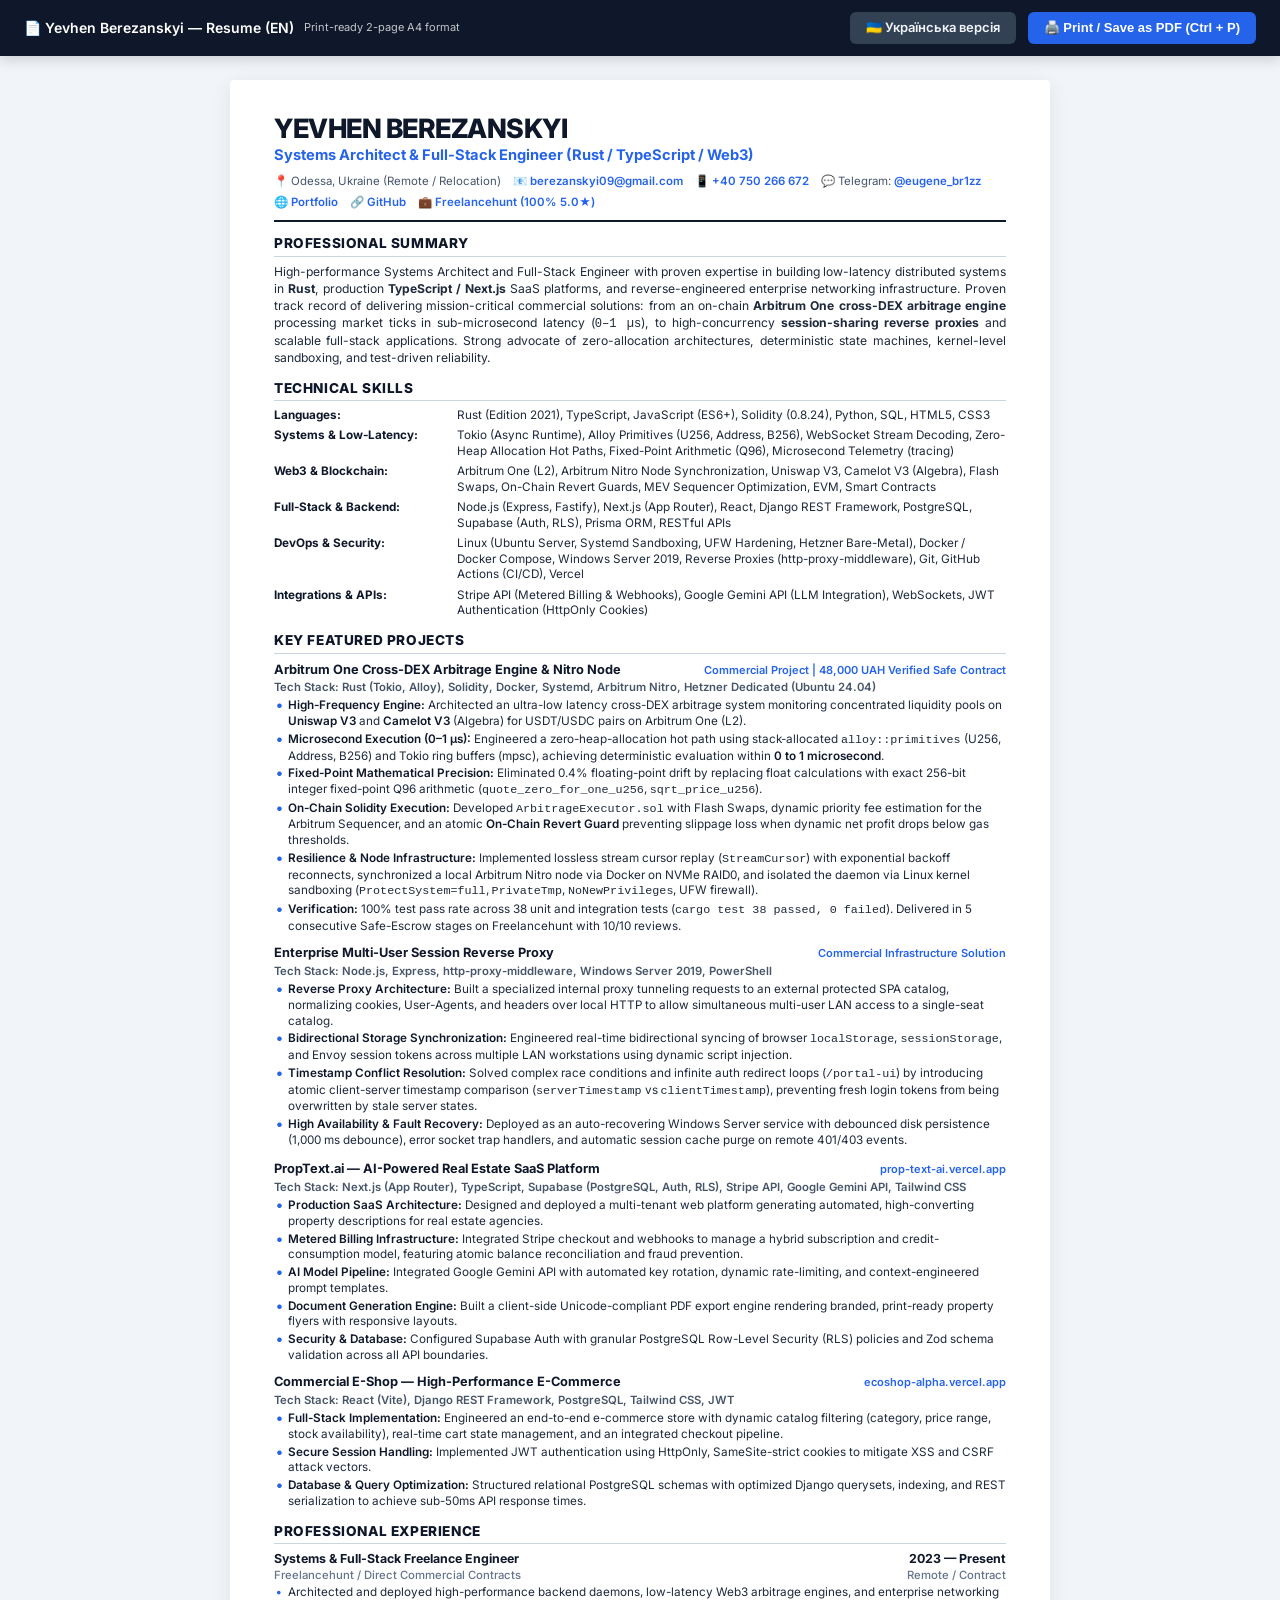
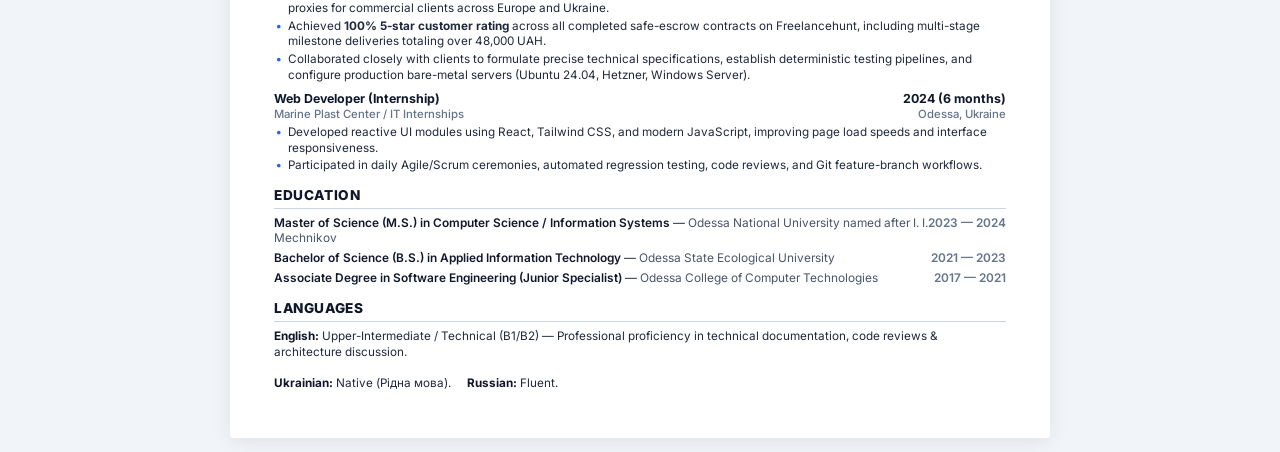
==== resume/Resume_Yevhen_Berezanskyi_EN.html @ 5d924788 "feat: add high-value systems projects to resume and integrate EN/UA printable resumes" ====
<!DOCTYPE html>
<html lang="en">
<head>
  <meta charset="UTF-8">
  <meta name="viewport" content="width=device-width, initial-scale=1.0">
  <title>Resume - Yevhen Berezanskyi | Systems Architect & Full-Stack Engineer</title>
  <link rel="preconnect" href="https://fonts.googleapis.com">
  <link rel="preconnect" href="https://fonts.gstatic.com" crossorigin>
  <link href="https://fonts.googleapis.com/css2?family=Inter:wght@400;500;600;700;800&display=swap" rel="stylesheet">
  <style>
    :root {
      --primary: #0f172a;
      --accent: #2563eb;
      --accent-dark: #1d4ed8;
      --text: #1e293b;
      --text-light: #475569;
      --muted: #64748b;
      --border: #cbd5e1;
      --bg: #ffffff;
    }

    * {
      box-sizing: border-box;
      margin: 0;
      padding: 0;
    }

    body {
      font-family: 'Inter', -apple-system, BlinkMacSystemFont, 'Segoe UI', Roboto, sans-serif;
      color: var(--text);
      background-color: #f1f5f9;
      font-size: 9.4pt;
      line-height: 1.36;
      -webkit-font-smoothing: antialiased;
    }

    /* Screen Controls */
    .controls {
      background: #0f172a;
      color: #fff;
      padding: 12px 24px;
      display: flex;
      justify-content: space-between;
      align-items: center;
      position: sticky;
      top: 0;
      z-index: 1000;
      box-shadow: 0 4px 12px rgba(0,0,0,0.15);
    }
    .controls .title {
      font-weight: 600;
      font-size: 14px;
      display: flex;
      align-items: center;
      gap: 10px;
    }
    .controls .btn-group {
      display: flex;
      gap: 12px;
    }
    .btn {
      background: #2563eb;
      color: white;
      border: none;
      padding: 7px 16px;
      border-radius: 6px;
      font-size: 13px;
      font-weight: 600;
      cursor: pointer;
      text-decoration: none;
      display: inline-flex;
      align-items: center;
      gap: 6px;
      transition: background 0.15s ease;
    }
    .btn:hover {
      background: #1d4ed8;
    }
    .btn-secondary {
      background: #334155;
      color: #f1f5f9;
    }
    .btn-secondary:hover {
      background: #475569;
    }

    /* Document Sheet */
    .sheet {
      max-width: 820px;
      margin: 24px auto;
      background: var(--bg);
      padding: 34px 44px;
      box-shadow: 0 4px 20px rgba(0,0,0,0.08);
      border-radius: 4px;
    }

    /* Header */
    header {
      border-bottom: 2px solid var(--primary);
      padding-bottom: 10px;
      margin-bottom: 12px;
    }
    h1.name {
      font-size: 20pt;
      font-weight: 800;
      letter-spacing: -0.5px;
      color: var(--primary);
      text-transform: uppercase;
      line-height: 1.1;
    }
    .target-title {
      font-size: 11pt;
      font-weight: 700;
      color: var(--accent);
      margin-top: 3px;
    }
    .contacts-bar {
      margin-top: 8px;
      display: flex;
      flex-wrap: wrap;
      gap: 5px 12px;
      font-size: 8.6pt;
      color: var(--text-light);
    }
    .contacts-bar a {
      color: var(--accent);
      text-decoration: none;
      font-weight: 600;
    }
    .contacts-bar a:hover {
      text-decoration: underline;
    }

    /* Section styling */
    section {
      margin-bottom: 12px;
    }
    h2.section-title {
      font-size: 10.2pt;
      font-weight: 800;
      text-transform: uppercase;
      letter-spacing: 0.6px;
      color: var(--primary);
      border-bottom: 1.5px solid var(--border);
      padding-bottom: 3px;
      margin-bottom: 7px;
    }

    .summary-text {
      color: var(--text);
      text-align: justify;
      font-size: 9.1pt;
      line-height: 1.4;
    }

    /* Skills */
    .skills-grid {
      display: flex;
      flex-direction: column;
      gap: 4.5px;
      font-size: 8.8pt;
    }
    .skill-row {
      display: flex;
      gap: 8px;
      line-height: 1.34;
    }
    .skill-label {
      font-weight: 700;
      color: var(--primary);
      min-width: 175px;
      flex-shrink: 0;
    }
    .skill-content {
      color: var(--text);
    }

    /* Projects */
    .project-card {
      margin-bottom: 10px;
      break-inside: avoid;
    }
    .project-header {
      display: flex;
      justify-content: space-between;
      align-items: baseline;
      margin-bottom: 2px;
    }
    .project-title {
      font-size: 9.6pt;
      font-weight: 700;
      color: var(--primary);
    }
    .project-meta {
      font-size: 8.3pt;
      font-weight: 600;
      color: var(--accent);
    }
    .project-meta a {
      color: var(--accent);
      text-decoration: none;
    }
    .project-meta a:hover {
      text-decoration: underline;
    }
    .project-tech {
      font-size: 8.5pt;
      font-weight: 600;
      color: var(--text-light);
      margin-bottom: 3px;
    }
    .project-bullets {
      list-style: none;
      padding-left: 0;
    }
    .project-bullets li {
      position: relative;
      padding-left: 14px;
      margin-bottom: 2px;
      font-size: 8.8pt;
      color: var(--text);
      line-height: 1.34;
    }
    .project-bullets li::before {
      content: "•";
      position: absolute;
      left: 2px;
      color: var(--accent);
      font-weight: bold;
      font-size: 11pt;
      line-height: 1;
      top: 0;
    }
    .project-bullets li strong {
      color: var(--primary);
      font-weight: 600;
    }

    /* Experience */
    .exp-item {
      margin-bottom: 7px;
      break-inside: avoid;
    }
    .exp-header {
      display: flex;
      justify-content: space-between;
      font-size: 9.3pt;
      font-weight: 700;
      color: var(--primary);
    }
    .exp-sub {
      display: flex;
      justify-content: space-between;
      font-size: 8.5pt;
      color: var(--muted);
      margin-bottom: 2px;
      font-weight: 500;
    }
    .exp-bullets {
      list-style: none;
      padding-left: 0;
    }
    .exp-bullets li {
      position: relative;
      padding-left: 14px;
      margin-bottom: 2px;
      font-size: 8.8pt;
      color: var(--text);
      line-height: 1.34;
    }
    .exp-bullets li::before {
      content: "•";
      position: absolute;
      left: 2px;
      color: var(--accent);
      font-weight: bold;
    }

    /* Education */
    .edu-grid {
      display: flex;
      flex-direction: column;
      gap: 4.5px;
    }
    .edu-item {
      display: flex;
      justify-content: space-between;
      font-size: 8.9pt;
      line-height: 1.32;
    }
    .edu-title {
      font-weight: 600;
      color: var(--primary);
    }
    .edu-inst {
      color: var(--text-light);
    }
    .edu-year {
      font-weight: 600;
      color: var(--muted);
      flex-shrink: 0;
    }

    /* Languages */
    .lang-row {
      display: flex;
      gap: 16px;
      font-size: 8.8pt;
      flex-wrap: wrap;
    }
    .lang-item {
      color: var(--text);
    }
    .lang-item strong {
      color: var(--primary);
    }

    @media print {
      @page {
        size: A4;
        margin: 10mm 12mm;
      }
      body {
        background: white;
        font-size: 8.9pt;
        line-height: 1.32;
      }
      .controls {
        display: none !important;
      }
      .sheet {
        box-shadow: none;
        padding: 0;
        margin: 0;
        max-width: 100%;
      }
      .page-break {
        page-break-before: always;
        break-before: page;
        padding-top: 10px;
      }
      a {
        text-decoration: none;
        color: inherit;
      }
      .contacts-bar a {
        color: var(--primary);
        font-weight: 600;
      }
      h1.name {
        font-size: 19pt;
      }
      h2.section-title {
        margin-top: 0;
      }
    }
  </style>
</head>
<body>

  <div class="controls">
    <div class="title">
      <span>📄 Yevhen Berezanskyi — Resume (EN)</span>
      <span style="font-size: 11px; opacity: 0.75; font-weight: normal;">Print-ready 2-page A4 format</span>
    </div>
    <div class="btn-group">
      <a href="Resume_Yevhen_Berezanskyi_UA.html" class="btn btn-secondary">🇺🇦 Українська версія</a>
      <button onclick="window.print()" class="btn">🖨️ Print / Save as PDF (Ctrl + P)</button>
    </div>
  </div>

  <div class="sheet">
    <!-- PAGE 1 -->
    <header>
      <h1 class="name">YEVHEN BEREZANSKYI</h1>
      <div class="target-title">Systems Architect & Full-Stack Engineer (Rust / TypeScript / Web3)</div>
      <div class="contacts-bar">
        <span>📍 Odessa, Ukraine (Remote / Relocation)</span>
        <span>📧 <a href="mailto:berezanskyi09@gmail.com">berezanskyi09@gmail.com</a></span>
        <span>📱 <a href="https://wa.me/+40750266672">+40 750 266 672</a></span>
        <span>💬 Telegram: <a href="https://t.me/eugene_br1zz" target="_blank">@eugene_br1zz</a></span>
        <span>🌐 <a href="https://br1zz1713.github.io/my-portfolio/" target="_blank">Portfolio</a></span>
        <span>🔗 <a href="https://github.com/Br1zz1713" target="_blank">GitHub</a></span>
        <span>💼 <a href="https://freelancehunt.com/freelancer/berezanskyi09.html" target="_blank">Freelancehunt (100% 5.0★)</a></span>
      </div>
    </header>

    <section>
      <h2 class="section-title">Professional Summary</h2>
      <p class="summary-text">High-performance Systems Architect and Full-Stack Engineer with proven expertise in building low-latency distributed systems in <strong>Rust</strong>, production <strong>TypeScript / Next.js</strong> SaaS platforms, and reverse-engineered enterprise networking infrastructure. Proven track record of delivering mission-critical commercial solutions: from an on-chain <strong>Arbitrum One cross-DEX arbitrage engine</strong> processing market ticks in sub-microsecond latency (<code>0–1 µs</code>), to high-concurrency <strong>session-sharing reverse proxies</strong> and scalable full-stack applications. Strong advocate of zero-allocation architectures, deterministic state machines, kernel-level sandboxing, and test-driven reliability.</p>
    </section>

    <section>
      <h2 class="section-title">Technical Skills</h2>
      <div class="skills-grid">
        
      <div class="skill-row">
        <div class="skill-label">Languages:</div>
        <div class="skill-content">Rust (Edition 2021), TypeScript, JavaScript (ES6+), Solidity (0.8.24), Python, SQL, HTML5, CSS3</div>
      </div>
      <div class="skill-row">
        <div class="skill-label">Systems & Low-Latency:</div>
        <div class="skill-content">Tokio (Async Runtime), Alloy Primitives (U256, Address, B256), WebSocket Stream Decoding, Zero-Heap Allocation Hot Paths, Fixed-Point Arithmetic (Q96), Microsecond Telemetry (tracing)</div>
      </div>
      <div class="skill-row">
        <div class="skill-label">Web3 & Blockchain:</div>
        <div class="skill-content">Arbitrum One (L2), Arbitrum Nitro Node Synchronization, Uniswap V3, Camelot V3 (Algebra), Flash Swaps, On-Chain Revert Guards, MEV Sequencer Optimization, EVM, Smart Contracts</div>
      </div>
      <div class="skill-row">
        <div class="skill-label">Full-Stack & Backend:</div>
        <div class="skill-content">Node.js (Express, Fastify), Next.js (App Router), React, Django REST Framework, PostgreSQL, Supabase (Auth, RLS), Prisma ORM, RESTful APIs</div>
      </div>
      <div class="skill-row">
        <div class="skill-label">DevOps & Security:</div>
        <div class="skill-content">Linux (Ubuntu Server, Systemd Sandboxing, UFW Hardening, Hetzner Bare-Metal), Docker / Docker Compose, Windows Server 2019, Reverse Proxies (http-proxy-middleware), Git, GitHub Actions (CI/CD), Vercel</div>
      </div>
      <div class="skill-row">
        <div class="skill-label">Integrations & APIs:</div>
        <div class="skill-content">Stripe API (Metered Billing & Webhooks), Google Gemini API (LLM Integration), WebSockets, JWT Authentication (HttpOnly Cookies)</div>
      </div>
    
      </div>
    </section>

    <section>
      <h2 class="section-title">Key Featured Projects</h2>
      
      <div class="project-card">
        <div class="project-header">
          <span class="project-title">Arbitrum One Cross-DEX Arbitrage Engine & Nitro Node</span>
          <span class="project-meta">Commercial Project | 48,000 UAH Verified Safe Contract</span>
        </div>
        <div class="project-tech">Tech Stack: Rust (Tokio, Alloy), Solidity, Docker, Systemd, Arbitrum Nitro, Hetzner Dedicated (Ubuntu 24.04)</div>
        <ul class="project-bullets">
          <li><strong>High-Frequency Engine:</strong> Architected an ultra-low latency cross-DEX arbitrage system monitoring concentrated liquidity pools on <strong>Uniswap V3</strong> and <strong>Camelot V3</strong> (Algebra) for USDT/USDC pairs on Arbitrum One (L2).</li>
          <li><strong>Microsecond Execution (0–1 µs):</strong> Engineered a zero-heap-allocation hot path using stack-allocated <code>alloy::primitives</code> (U256, Address, B256) and Tokio ring buffers (mpsc), achieving deterministic evaluation within <strong>0 to 1 microsecond</strong>.</li>
          <li><strong>Fixed-Point Mathematical Precision:</strong> Eliminated 0.4% floating-point drift by replacing float calculations with exact 256-bit integer fixed-point Q96 arithmetic (<code>quote_zero_for_one_u256</code>, <code>sqrt_price_u256</code>).</li>
          <li><strong>On-Chain Solidity Execution:</strong> Developed <code>ArbitrageExecutor.sol</code> with Flash Swaps, dynamic priority fee estimation for the Arbitrum Sequencer, and an atomic <strong>On-Chain Revert Guard</strong> preventing slippage loss when dynamic net profit drops below gas thresholds.</li>
          <li><strong>Resilience & Node Infrastructure:</strong> Implemented lossless stream cursor replay (<code>StreamCursor</code>) with exponential backoff reconnects, synchronized a local Arbitrum Nitro node via Docker on NVMe RAID0, and isolated the daemon via Linux kernel sandboxing (<code>ProtectSystem=full</code>, <code>PrivateTmp</code>, <code>NoNewPrivileges</code>, UFW firewall).</li>
          <li><strong>Verification:</strong> 100% test pass rate across 38 unit and integration tests (<code>cargo test 38 passed, 0 failed</code>). Delivered in 5 consecutive Safe-Escrow stages on Freelancehunt with 10/10 reviews.</li>
        </ul>
      </div>
    
      
      <div class="project-card">
        <div class="project-header">
          <span class="project-title">Enterprise Multi-User Session Reverse Proxy</span>
          <span class="project-meta">Commercial Infrastructure Solution</span>
        </div>
        <div class="project-tech">Tech Stack: Node.js, Express, http-proxy-middleware, Windows Server 2019, PowerShell</div>
        <ul class="project-bullets">
          <li><strong>Reverse Proxy Architecture:</strong> Built a specialized internal proxy tunneling requests to an external protected SPA catalog, normalizing cookies, User-Agents, and headers over local HTTP to allow simultaneous multi-user LAN access to a single-seat catalog.</li>
          <li><strong>Bidirectional Storage Synchronization:</strong> Engineered real-time bidirectional syncing of browser <code>localStorage</code>, <code>sessionStorage</code>, and Envoy session tokens across multiple LAN workstations using dynamic script injection.</li>
          <li><strong>Timestamp Conflict Resolution:</strong> Solved complex race conditions and infinite auth redirect loops (<code>/portal-ui</code>) by introducing atomic client-server timestamp comparison (<code>serverTimestamp</code> vs <code>clientTimestamp</code>), preventing fresh login tokens from being overwritten by stale server states.</li>
          <li><strong>High Availability & Fault Recovery:</strong> Deployed as an auto-recovering Windows Server service with debounced disk persistence (1,000 ms debounce), error socket trap handlers, and automatic session cache purge on remote 401/403 events.</li>
        </ul>
      </div>
    
    </section>

    <!-- STRICT 2-PAGE BREAK -->
    <div class="page-break"></div>

    <section>
      
      <div class="project-card">
        <div class="project-header">
          <span class="project-title">PropText.ai — AI-Powered Real Estate SaaS Platform</span>
          <span class="project-meta"><a href="https://prop-text-ai.vercel.app" target="_blank">prop-text-ai.vercel.app</a></span>
        </div>
        <div class="project-tech">Tech Stack: Next.js (App Router), TypeScript, Supabase (PostgreSQL, Auth, RLS), Stripe API, Google Gemini API, Tailwind CSS</div>
        <ul class="project-bullets">
          <li><strong>Production SaaS Architecture:</strong> Designed and deployed a multi-tenant web platform generating automated, high-converting property descriptions for real estate agencies.</li>
          <li><strong>Metered Billing Infrastructure:</strong> Integrated Stripe checkout and webhooks to manage a hybrid subscription and credit-consumption model, featuring atomic balance reconciliation and fraud prevention.</li>
          <li><strong>AI Model Pipeline:</strong> Integrated Google Gemini API with automated key rotation, dynamic rate-limiting, and context-engineered prompt templates.</li>
          <li><strong>Document Generation Engine:</strong> Built a client-side Unicode-compliant PDF export engine rendering branded, print-ready property flyers with responsive layouts.</li>
          <li><strong>Security & Database:</strong> Configured Supabase Auth with granular PostgreSQL Row-Level Security (RLS) policies and Zod schema validation across all API boundaries.</li>
        </ul>
      </div>
    
      
      <div class="project-card">
        <div class="project-header">
          <span class="project-title">Commercial E-Shop — High-Performance E-Commerce</span>
          <span class="project-meta"><a href="https://ecoshop-alpha.vercel.app" target="_blank">ecoshop-alpha.vercel.app</a></span>
        </div>
        <div class="project-tech">Tech Stack: React (Vite), Django REST Framework, PostgreSQL, Tailwind CSS, JWT</div>
        <ul class="project-bullets">
          <li><strong>Full-Stack Implementation:</strong> Engineered an end-to-end e-commerce store with dynamic catalog filtering (category, price range, stock availability), real-time cart state management, and an integrated checkout pipeline.</li>
          <li><strong>Secure Session Handling:</strong> Implemented JWT authentication using HttpOnly, SameSite-strict cookies to mitigate XSS and CSRF attack vectors.</li>
          <li><strong>Database & Query Optimization:</strong> Structured relational PostgreSQL schemas with optimized Django querysets, indexing, and REST serialization to achieve sub-50ms API response times.</li>
        </ul>
      </div>
    
    </section>

    <section>
      <h2 class="section-title">Professional Experience</h2>
      
      <div class="exp-item">
        <div class="exp-header">
          <span>Systems & Full-Stack Freelance Engineer</span>
          <span>2023 — Present</span>
        </div>
        <div class="exp-sub">
          <span>Freelancehunt / Direct Commercial Contracts</span>
          <span>Remote / Contract</span>
        </div>
        <ul class="exp-bullets">
          <li>Architected and deployed high-performance backend daemons, low-latency Web3 arbitrage engines, and enterprise networking proxies for commercial clients across Europe and Ukraine.</li>
          <li>Achieved <strong>100% 5-star customer rating</strong> across all completed safe-escrow contracts on Freelancehunt, including multi-stage milestone deliveries totaling over 48,000 UAH.</li>
          <li>Collaborated closely with clients to formulate precise technical specifications, establish deterministic testing pipelines, and configure production bare-metal servers (Ubuntu 24.04, Hetzner, Windows Server).</li>
        </ul>
      </div>
      <div class="exp-item">
        <div class="exp-header">
          <span>Web Developer (Internship)</span>
          <span>2024 (6 months)</span>
        </div>
        <div class="exp-sub">
          <span>Marine Plast Center / IT Internships</span>
          <span>Odessa, Ukraine</span>
        </div>
        <ul class="exp-bullets">
          <li>Developed reactive UI modules using React, Tailwind CSS, and modern JavaScript, improving page load speeds and interface responsiveness.</li>
          <li>Participated in daily Agile/Scrum ceremonies, automated regression testing, code reviews, and Git feature-branch workflows.</li>
        </ul>
      </div>
    
    </section>

    <section>
      <h2 class="section-title">Education</h2>
      <div class="edu-grid">
        
      <div class="edu-item">
        <div>
          <span class="edu-title">Master of Science (M.S.) in Computer Science / Information Systems</span> — 
          <span class="edu-inst">Odessa National University named after I. I. Mechnikov</span>
        </div>
        <div class="edu-year">2023 — 2024</div>
      </div>
      <div class="edu-item">
        <div>
          <span class="edu-title">Bachelor of Science (B.S.) in Applied Information Technology</span> — 
          <span class="edu-inst">Odessa State Ecological University</span>
        </div>
        <div class="edu-year">2021 — 2023</div>
      </div>
      <div class="edu-item">
        <div>
          <span class="edu-title">Associate Degree in Software Engineering (Junior Specialist)</span> — 
          <span class="edu-inst">Odessa College of Computer Technologies</span>
        </div>
        <div class="edu-year">2017 — 2021</div>
      </div>
    
      </div>
    </section>

    <section>
      <h2 class="section-title">Languages</h2>
      <div class="lang-row">
        
      <div class="lang-item"><strong>English:</strong> Upper-Intermediate / Technical (B1/B2) — Professional proficiency in technical documentation, code reviews & architecture discussion.</div>
      <div class="lang-item"><strong>Ukrainian:</strong> Native (Рідна мова).</div>
      <div class="lang-item"><strong>Russian:</strong> Fluent.</div>
    
      </div>
    </section>
  </div>

</body>
</html>
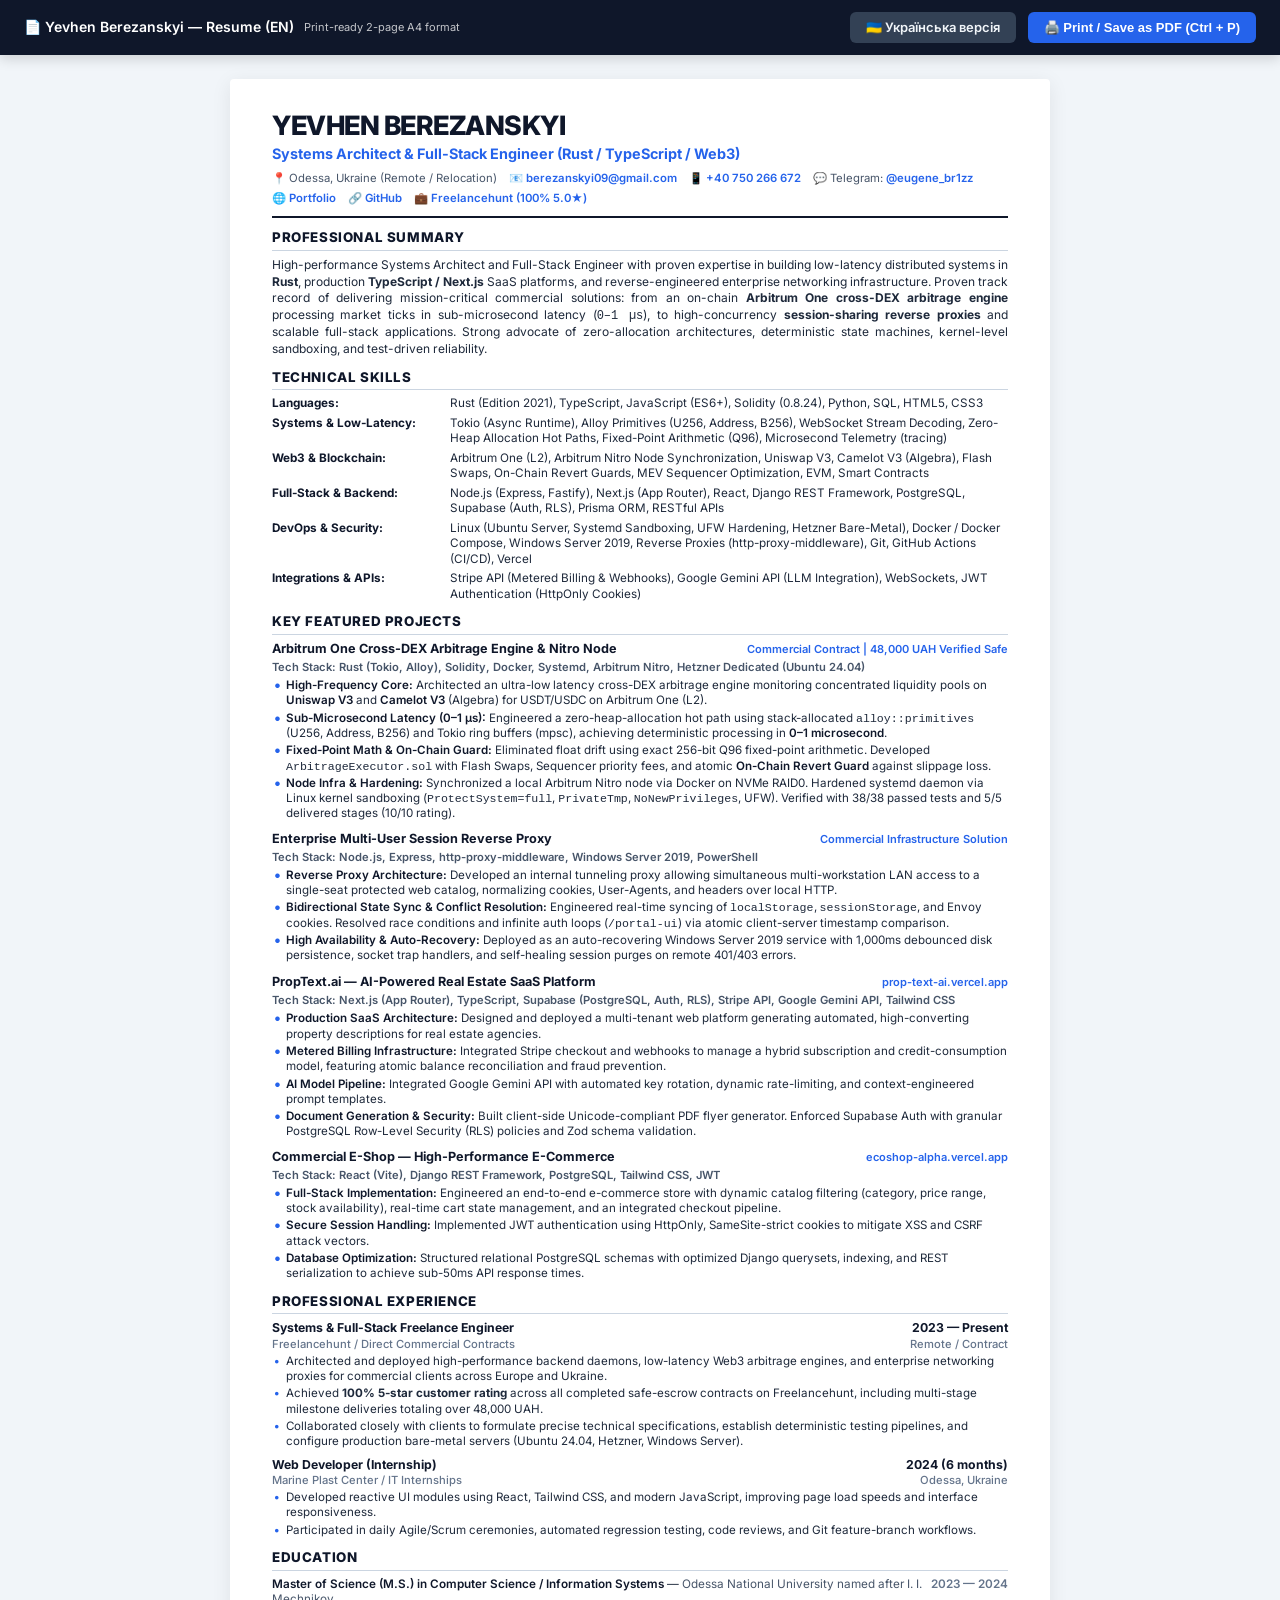
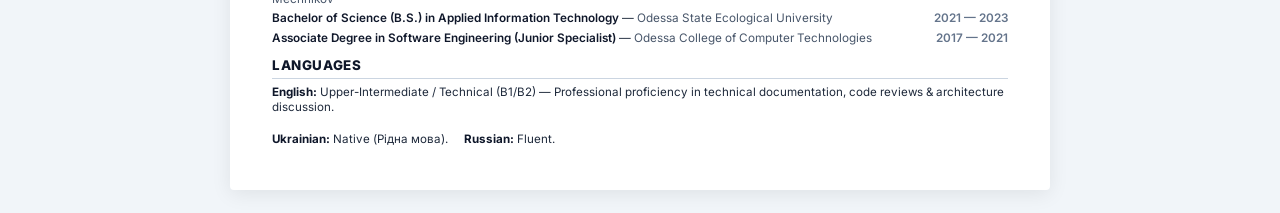
==== commit c9b3ef4e: "docs: generate print-ready 2-page EN and UA PDF resumes" ====
--- a/resume/Resume_Yevhen_Berezanskyi_EN.html
+++ b/resume/Resume_Yevhen_Berezanskyi_EN.html
@@ -29,12 +29,12 @@
       font-family: 'Inter', -apple-system, BlinkMacSystemFont, 'Segoe UI', Roboto, sans-serif;
       color: var(--text);
       background-color: #f1f5f9;
-      font-size: 9.4pt;
-      line-height: 1.36;
+      font-size: 9.3pt;
+      line-height: 1.34;
       -webkit-font-smoothing: antialiased;
     }
 
-    /* Screen Controls */
+    /* Screen-only Controls */
     .controls {
       background: #0f172a;
       color: #fff;
@@ -89,7 +89,7 @@
       max-width: 820px;
       margin: 24px auto;
       background: var(--bg);
-      padding: 34px 44px;
+      padding: 32px 42px;
       box-shadow: 0 4px 20px rgba(0,0,0,0.08);
       border-radius: 4px;
     }
@@ -98,7 +98,7 @@
     header {
       border-bottom: 2px solid var(--primary);
       padding-bottom: 10px;
-      margin-bottom: 12px;
+      margin-bottom: 11px;
     }
     h1.name {
       font-size: 20pt;
@@ -109,7 +109,7 @@
       line-height: 1.1;
     }
     .target-title {
-      font-size: 11pt;
+      font-size: 10.8pt;
       font-weight: 700;
       color: var(--accent);
       margin-top: 3px;
@@ -119,7 +119,7 @@
       display: flex;
       flex-wrap: wrap;
       gap: 5px 12px;
-      font-size: 8.6pt;
+      font-size: 8.5pt;
       color: var(--text-light);
     }
     .contacts-bar a {
@@ -133,42 +133,42 @@
 
     /* Section styling */
     section {
-      margin-bottom: 12px;
+      margin-bottom: 11px;
     }
     h2.section-title {
-      font-size: 10.2pt;
+      font-size: 10pt;
       font-weight: 800;
       text-transform: uppercase;
       letter-spacing: 0.6px;
       color: var(--primary);
       border-bottom: 1.5px solid var(--border);
       padding-bottom: 3px;
-      margin-bottom: 7px;
+      margin-bottom: 6px;
     }
 
     .summary-text {
       color: var(--text);
       text-align: justify;
-      font-size: 9.1pt;
-      line-height: 1.4;
+      font-size: 9pt;
+      line-height: 1.38;
     }
 
     /* Skills */
     .skills-grid {
       display: flex;
       flex-direction: column;
-      gap: 4.5px;
+      gap: 4px;
       font-size: 8.8pt;
     }
     .skill-row {
       display: flex;
       gap: 8px;
-      line-height: 1.34;
+      line-height: 1.32;
     }
     .skill-label {
       font-weight: 700;
       color: var(--primary);
-      min-width: 175px;
+      min-width: 170px;
       flex-shrink: 0;
     }
     .skill-content {
@@ -177,7 +177,7 @@
 
     /* Projects */
     .project-card {
-      margin-bottom: 10px;
+      margin-bottom: 9px;
       break-inside: avoid;
     }
     .project-header {
@@ -187,7 +187,7 @@
       margin-bottom: 2px;
     }
     .project-title {
-      font-size: 9.6pt;
+      font-size: 9.5pt;
       font-weight: 700;
       color: var(--primary);
     }
@@ -204,7 +204,7 @@
       text-decoration: underline;
     }
     .project-tech {
-      font-size: 8.5pt;
+      font-size: 8.4pt;
       font-weight: 600;
       color: var(--text-light);
       margin-bottom: 3px;
@@ -217,9 +217,9 @@
       position: relative;
       padding-left: 14px;
       margin-bottom: 2px;
-      font-size: 8.8pt;
+      font-size: 8.7pt;
       color: var(--text);
-      line-height: 1.34;
+      line-height: 1.32;
     }
     .project-bullets li::before {
       content: "•";
@@ -244,14 +244,14 @@
     .exp-header {
       display: flex;
       justify-content: space-between;
-      font-size: 9.3pt;
+      font-size: 9.2pt;
       font-weight: 700;
       color: var(--primary);
     }
     .exp-sub {
       display: flex;
       justify-content: space-between;
-      font-size: 8.5pt;
+      font-size: 8.4pt;
       color: var(--muted);
       margin-bottom: 2px;
       font-weight: 500;
@@ -264,9 +264,9 @@
       position: relative;
       padding-left: 14px;
       margin-bottom: 2px;
-      font-size: 8.8pt;
+      font-size: 8.7pt;
       color: var(--text);
-      line-height: 1.34;
+      line-height: 1.32;
     }
     .exp-bullets li::before {
       content: "•";
@@ -280,13 +280,13 @@
     .edu-grid {
       display: flex;
       flex-direction: column;
-      gap: 4.5px;
+      gap: 4px;
     }
     .edu-item {
       display: flex;
       justify-content: space-between;
-      font-size: 8.9pt;
-      line-height: 1.32;
+      font-size: 8.8pt;
+      line-height: 1.3;
     }
     .edu-title {
       font-weight: 600;
@@ -305,7 +305,7 @@
     .lang-row {
       display: flex;
       gap: 16px;
-      font-size: 8.8pt;
+      font-size: 8.7pt;
       flex-wrap: wrap;
     }
     .lang-item {
@@ -315,15 +315,16 @@
       color: var(--primary);
     }
 
+    /* STRICT PRINT MEDIA FOR 2-PAGE FIT */
     @media print {
       @page {
         size: A4;
-        margin: 10mm 12mm;
+        margin: 8mm 12mm 7mm 12mm;
       }
       body {
         background: white;
-        font-size: 8.9pt;
-        line-height: 1.32;
+        font-size: 8.2pt;
+        line-height: 1.25;
       }
       .controls {
         display: none !important;
@@ -334,10 +335,94 @@
         margin: 0;
         max-width: 100%;
       }
+      header {
+        margin-bottom: 7px;
+        padding-bottom: 5px;
+      }
+      h1.name {
+        font-size: 16.5pt;
+      }
+      .target-title {
+        font-size: 9.3pt;
+        margin-top: 1px;
+      }
+      .contacts-bar {
+        margin-top: 4px;
+        font-size: 7.7pt;
+        gap: 3px 8px;
+      }
+      section {
+        margin-bottom: 6px;
+      }
+      h2.section-title {
+        font-size: 8.8pt;
+        padding-bottom: 2px;
+        margin-bottom: 3.5px;
+        margin-top: 0;
+      }
+      .summary-text {
+        font-size: 8pt;
+        line-height: 1.26;
+      }
+      .skills-grid {
+        gap: 2.2px;
+        font-size: 7.8pt;
+      }
+      .skill-row {
+        gap: 5px;
+        line-height: 1.2;
+      }
+      .skill-label {
+        min-width: 145px;
+      }
+      .project-card {
+        margin-bottom: 5.5px;
+      }
+      .project-title {
+        font-size: 8.6pt;
+      }
+      .project-meta {
+        font-size: 7.6pt;
+      }
+      .project-tech {
+        font-size: 7.7pt;
+        margin-bottom: 1.5px;
+      }
+      .project-bullets li {
+        font-size: 7.8pt;
+        line-height: 1.22;
+        margin-bottom: 1px;
+      }
+      .exp-item {
+        margin-bottom: 4.5px;
+      }
+      .exp-header {
+        font-size: 8.4pt;
+      }
+      .exp-sub {
+        font-size: 7.6pt;
+        margin-bottom: 1px;
+      }
+      .exp-bullets li {
+        font-size: 7.8pt;
+        line-height: 1.2;
+        margin-bottom: 1px;
+      }
+      .edu-grid {
+        gap: 2px;
+      }
+      .edu-item {
+        font-size: 7.8pt;
+        line-height: 1.2;
+      }
+      .lang-row {
+        font-size: 7.9pt;
+        gap: 10px;
+      }
       .page-break {
         page-break-before: always;
         break-before: page;
-        padding-top: 10px;
+        padding-top: 2px;
       }
       a {
         text-decoration: none;
@@ -346,12 +431,6 @@
       .contacts-bar a {
         color: var(--primary);
         font-weight: 600;
-      }
-      h1.name {
-        font-size: 19pt;
-      }
-      h2.section-title {
-        margin-top: 0;
       }
     }
   </style>
@@ -428,16 +507,14 @@
       <div class="project-card">
         <div class="project-header">
           <span class="project-title">Arbitrum One Cross-DEX Arbitrage Engine & Nitro Node</span>
-          <span class="project-meta">Commercial Project | 48,000 UAH Verified Safe Contract</span>
+          <span class="project-meta">Commercial Contract | 48,000 UAH Verified Safe</span>
         </div>
         <div class="project-tech">Tech Stack: Rust (Tokio, Alloy), Solidity, Docker, Systemd, Arbitrum Nitro, Hetzner Dedicated (Ubuntu 24.04)</div>
         <ul class="project-bullets">
-          <li><strong>High-Frequency Engine:</strong> Architected an ultra-low latency cross-DEX arbitrage system monitoring concentrated liquidity pools on <strong>Uniswap V3</strong> and <strong>Camelot V3</strong> (Algebra) for USDT/USDC pairs on Arbitrum One (L2).</li>
-          <li><strong>Microsecond Execution (0–1 µs):</strong> Engineered a zero-heap-allocation hot path using stack-allocated <code>alloy::primitives</code> (U256, Address, B256) and Tokio ring buffers (mpsc), achieving deterministic evaluation within <strong>0 to 1 microsecond</strong>.</li>
-          <li><strong>Fixed-Point Mathematical Precision:</strong> Eliminated 0.4% floating-point drift by replacing float calculations with exact 256-bit integer fixed-point Q96 arithmetic (<code>quote_zero_for_one_u256</code>, <code>sqrt_price_u256</code>).</li>
-          <li><strong>On-Chain Solidity Execution:</strong> Developed <code>ArbitrageExecutor.sol</code> with Flash Swaps, dynamic priority fee estimation for the Arbitrum Sequencer, and an atomic <strong>On-Chain Revert Guard</strong> preventing slippage loss when dynamic net profit drops below gas thresholds.</li>
-          <li><strong>Resilience & Node Infrastructure:</strong> Implemented lossless stream cursor replay (<code>StreamCursor</code>) with exponential backoff reconnects, synchronized a local Arbitrum Nitro node via Docker on NVMe RAID0, and isolated the daemon via Linux kernel sandboxing (<code>ProtectSystem=full</code>, <code>PrivateTmp</code>, <code>NoNewPrivileges</code>, UFW firewall).</li>
-          <li><strong>Verification:</strong> 100% test pass rate across 38 unit and integration tests (<code>cargo test 38 passed, 0 failed</code>). Delivered in 5 consecutive Safe-Escrow stages on Freelancehunt with 10/10 reviews.</li>
+          <li><strong>High-Frequency Core:</strong> Architected an ultra-low latency cross-DEX arbitrage engine monitoring concentrated liquidity pools on <strong>Uniswap V3</strong> and <strong>Camelot V3</strong> (Algebra) for USDT/USDC on Arbitrum One (L2).</li>
+          <li><strong>Sub-Microsecond Latency (0–1 µs):</strong> Engineered a zero-heap-allocation hot path using stack-allocated <code>alloy::primitives</code> (U256, Address, B256) and Tokio ring buffers (mpsc), achieving deterministic processing in <strong>0–1 microsecond</strong>.</li>
+          <li><strong>Fixed-Point Math & On-Chain Guard:</strong> Eliminated float drift using exact 256-bit Q96 fixed-point arithmetic. Developed <code>ArbitrageExecutor.sol</code> with Flash Swaps, Sequencer priority fees, and atomic <strong>On-Chain Revert Guard</strong> against slippage loss.</li>
+          <li><strong>Node Infra & Hardening:</strong> Synchronized a local Arbitrum Nitro node via Docker on NVMe RAID0. Hardened systemd daemon via Linux kernel sandboxing (<code>ProtectSystem=full</code>, <code>PrivateTmp</code>, <code>NoNewPrivileges</code>, UFW). Verified with 38/38 passed tests and 5/5 delivered stages (10/10 rating).</li>
         </ul>
       </div>
     
@@ -449,10 +526,9 @@
         </div>
         <div class="project-tech">Tech Stack: Node.js, Express, http-proxy-middleware, Windows Server 2019, PowerShell</div>
         <ul class="project-bullets">
-          <li><strong>Reverse Proxy Architecture:</strong> Built a specialized internal proxy tunneling requests to an external protected SPA catalog, normalizing cookies, User-Agents, and headers over local HTTP to allow simultaneous multi-user LAN access to a single-seat catalog.</li>
-          <li><strong>Bidirectional Storage Synchronization:</strong> Engineered real-time bidirectional syncing of browser <code>localStorage</code>, <code>sessionStorage</code>, and Envoy session tokens across multiple LAN workstations using dynamic script injection.</li>
-          <li><strong>Timestamp Conflict Resolution:</strong> Solved complex race conditions and infinite auth redirect loops (<code>/portal-ui</code>) by introducing atomic client-server timestamp comparison (<code>serverTimestamp</code> vs <code>clientTimestamp</code>), preventing fresh login tokens from being overwritten by stale server states.</li>
-          <li><strong>High Availability & Fault Recovery:</strong> Deployed as an auto-recovering Windows Server service with debounced disk persistence (1,000 ms debounce), error socket trap handlers, and automatic session cache purge on remote 401/403 events.</li>
+          <li><strong>Reverse Proxy Architecture:</strong> Developed an internal tunneling proxy allowing simultaneous multi-workstation LAN access to a single-seat protected web catalog, normalizing cookies, User-Agents, and headers over local HTTP.</li>
+          <li><strong>Bidirectional State Sync & Conflict Resolution:</strong> Engineered real-time syncing of <code>localStorage</code>, <code>sessionStorage</code>, and Envoy cookies. Resolved race conditions and infinite auth loops (<code>/portal-ui</code>) via atomic client-server timestamp comparison.</li>
+          <li><strong>High Availability & Auto-Recovery:</strong> Deployed as an auto-recovering Windows Server 2019 service with 1,000ms debounced disk persistence, socket trap handlers, and self-healing session purges on remote 401/403 errors.</li>
         </ul>
       </div>
     
@@ -473,8 +549,7 @@
           <li><strong>Production SaaS Architecture:</strong> Designed and deployed a multi-tenant web platform generating automated, high-converting property descriptions for real estate agencies.</li>
           <li><strong>Metered Billing Infrastructure:</strong> Integrated Stripe checkout and webhooks to manage a hybrid subscription and credit-consumption model, featuring atomic balance reconciliation and fraud prevention.</li>
           <li><strong>AI Model Pipeline:</strong> Integrated Google Gemini API with automated key rotation, dynamic rate-limiting, and context-engineered prompt templates.</li>
-          <li><strong>Document Generation Engine:</strong> Built a client-side Unicode-compliant PDF export engine rendering branded, print-ready property flyers with responsive layouts.</li>
-          <li><strong>Security & Database:</strong> Configured Supabase Auth with granular PostgreSQL Row-Level Security (RLS) policies and Zod schema validation across all API boundaries.</li>
+          <li><strong>Document Generation & Security:</strong> Built client-side Unicode-compliant PDF flyer generator. Enforced Supabase Auth with granular PostgreSQL Row-Level Security (RLS) policies and Zod schema validation.</li>
         </ul>
       </div>
     
@@ -488,7 +563,7 @@
         <ul class="project-bullets">
           <li><strong>Full-Stack Implementation:</strong> Engineered an end-to-end e-commerce store with dynamic catalog filtering (category, price range, stock availability), real-time cart state management, and an integrated checkout pipeline.</li>
           <li><strong>Secure Session Handling:</strong> Implemented JWT authentication using HttpOnly, SameSite-strict cookies to mitigate XSS and CSRF attack vectors.</li>
-          <li><strong>Database & Query Optimization:</strong> Structured relational PostgreSQL schemas with optimized Django querysets, indexing, and REST serialization to achieve sub-50ms API response times.</li>
+          <li><strong>Database Optimization:</strong> Structured relational PostgreSQL schemas with optimized Django querysets, indexing, and REST serialization to achieve sub-50ms API response times.</li>
         </ul>
       </div>
     
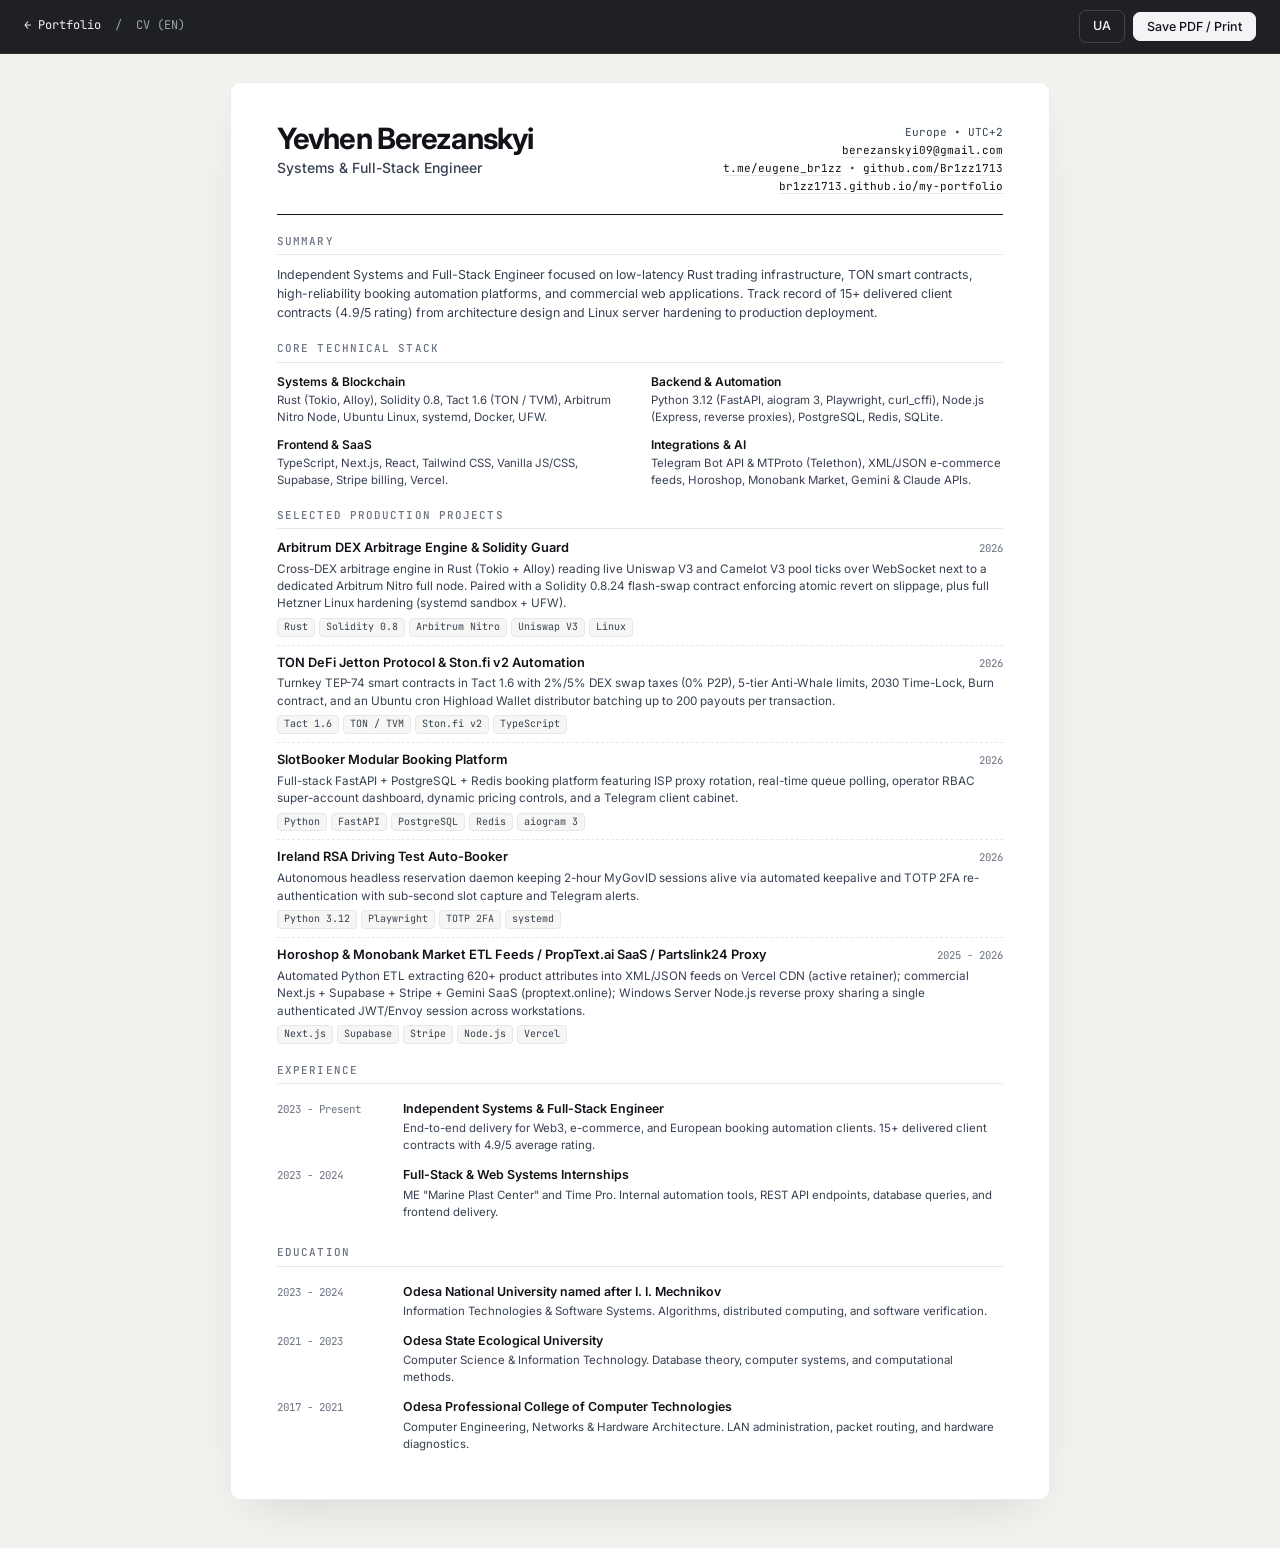
==== commit 9971b691: "feat(resume): linear monochrome EN/UA CVs & language-aware CV link in portfolio" ====
--- a/resume/Resume_Yevhen_Berezanskyi_EN.html
+++ b/resume/Resume_Yevhen_Berezanskyi_EN.html
@@ -1,649 +1,450 @@
 <!DOCTYPE html>
 <html lang="en">
 <head>
-  <meta charset="UTF-8">
-  <meta name="viewport" content="width=device-width, initial-scale=1.0">
-  <title>Resume - Yevhen Berezanskyi | Systems Architect & Full-Stack Engineer</title>
-  <link rel="preconnect" href="https://fonts.googleapis.com">
-  <link rel="preconnect" href="https://fonts.gstatic.com" crossorigin>
-  <link href="https://fonts.googleapis.com/css2?family=Inter:wght@400;500;600;700;800&display=swap" rel="stylesheet">
+  <meta charset="UTF-8" />
+  <meta name="viewport" content="width=device-width, initial-scale=1.0" />
+  <title>Yevhen Berezanskyi · CV</title>
+  <link rel="icon" type="image/svg+xml" href="data:image/svg+xml,%3Csvg xmlns='http://www.w3.org/2000/svg' viewBox='0 0 32 32'%3E%3Crect x='1' y='1' width='30' height='30' rx='8' fill='%23111318' stroke='%23ffffff' stroke-opacity='0.18' stroke-width='1.5'/%3E%3Cpath d='M10 9.5L16 17.5L22 9.5M16 17.5V23.5' fill='none' stroke='%23F3F4F6' stroke-width='2.6' stroke-linecap='round' stroke-linejoin='round'/%3E%3C/svg%3E" />
+  <link rel="preconnect" href="https://fonts.googleapis.com" />
+  <link rel="preconnect" href="https://fonts.gstatic.com" crossorigin />
+  <link href="https://fonts.googleapis.com/css2?family=Inter:wght@400;500;600;700&family=JetBrains+Mono:wght@400;500&display=swap" rel="stylesheet" />
   <style>
     :root {
-      --primary: #0f172a;
-      --accent: #2563eb;
-      --accent-dark: #1d4ed8;
-      --text: #1e293b;
-      --text-light: #475569;
-      --muted: #64748b;
-      --border: #cbd5e1;
-      --bg: #ffffff;
-    }
-
-    * {
-      box-sizing: border-box;
-      margin: 0;
-      padding: 0;
-    }
+      --bg-page: #F2F1ED;
+      --surface: #FFFFFF;
+      --ink: #111318;
+      --ink-secondary: #374151;
+      --ink-muted: #6B7280;
+      --border: #E5E7EB;
+      --border-strong: #111318;
+      --tag-bg: #F6F6F4;
+      --ease: cubic-bezier(0.22, 1, 0.36, 1);
+    }
+
+    * { box-sizing: border-box; margin: 0; padding: 0; }
 
     body {
-      font-family: 'Inter', -apple-system, BlinkMacSystemFont, 'Segoe UI', Roboto, sans-serif;
-      color: var(--text);
-      background-color: #f1f5f9;
-      font-size: 9.3pt;
-      line-height: 1.34;
+      font-family: 'Inter', -apple-system, BlinkMacSystemFont, sans-serif;
+      background: var(--bg-page);
+      color: var(--ink);
+      font-size: 9.5pt;
+      line-height: 1.48;
       -webkit-font-smoothing: antialiased;
     }
 
-    /* Screen-only Controls */
-    .controls {
-      background: #0f172a;
-      color: #fff;
-      padding: 12px 24px;
-      display: flex;
-      justify-content: space-between;
-      align-items: center;
+    /* Screen-only toolbar */
+    .toolbar {
       position: sticky;
       top: 0;
-      z-index: 1000;
-      box-shadow: 0 4px 12px rgba(0,0,0,0.15);
-    }
-    .controls .title {
-      font-weight: 600;
-      font-size: 14px;
+      z-index: 100;
+      background: rgba(17, 19, 24, 0.94);
+      backdrop-filter: blur(10px);
+      color: #F3F4F6;
+      padding: 10px 24px;
       display: flex;
       align-items: center;
-      gap: 10px;
-    }
-    .controls .btn-group {
-      display: flex;
-      gap: 12px;
-    }
-    .btn {
-      background: #2563eb;
-      color: white;
-      border: none;
-      padding: 7px 16px;
-      border-radius: 6px;
-      font-size: 13px;
-      font-weight: 600;
+      justify-content: space-between;
+      border-bottom: 1px solid rgba(255, 255, 255, 0.08);
+    }
+
+    .toolbar-left {
+      display: flex;
+      align-items: center;
+      gap: 14px;
+      font-family: 'JetBrains Mono', monospace;
+      font-size: 12px;
+      color: #9CA3AF;
+    }
+
+    .toolbar-left a {
+      color: #F3F4F6;
+      text-decoration: none;
+      transition: opacity 0.2s var(--ease);
+    }
+    .toolbar-left a:hover { opacity: 0.75; }
+
+    .toolbar-actions {
+      display: flex;
+      align-items: center;
+      gap: 8px;
+    }
+
+    .tb-btn {
+      font-family: 'Inter', sans-serif;
+      font-size: 12.5px;
+      font-weight: 500;
+      padding: 6px 13px;
+      border-radius: 7px;
       cursor: pointer;
       text-decoration: none;
-      display: inline-flex;
-      align-items: center;
-      gap: 6px;
-      transition: background 0.15s ease;
-    }
-    .btn:hover {
-      background: #1d4ed8;
-    }
-    .btn-secondary {
-      background: #334155;
-      color: #f1f5f9;
-    }
-    .btn-secondary:hover {
-      background: #475569;
-    }
-
-    /* Document Sheet */
+      border: 1px solid rgba(255, 255, 255, 0.16);
+      background: transparent;
+      color: #F3F4F6;
+      transition: all 0.25s var(--ease);
+    }
+    .tb-btn:hover { background: rgba(255, 255, 255, 0.1); }
+    .tb-btn-primary {
+      background: #F3F4F6;
+      color: #111318;
+      border-color: #F3F4F6;
+    }
+    .tb-btn-primary:hover { background: #E5E7EB; }
+
+    /* A4 Sheet */
     .sheet {
       max-width: 820px;
-      margin: 24px auto;
-      background: var(--bg);
-      padding: 32px 42px;
-      box-shadow: 0 4px 20px rgba(0,0,0,0.08);
-      border-radius: 4px;
+      margin: 28px auto 48px;
+      background: var(--surface);
+      padding: 40px 46px;
+      border-radius: 10px;
+      border: 1px solid rgba(15, 23, 42, 0.08);
+      box-shadow: 0 18px 48px -24px rgba(15, 23, 42, 0.18);
     }
 
     /* Header */
-    header {
-      border-bottom: 2px solid var(--primary);
-      padding-bottom: 10px;
-      margin-bottom: 11px;
-    }
-    h1.name {
-      font-size: 20pt;
-      font-weight: 800;
-      letter-spacing: -0.5px;
-      color: var(--primary);
+    .cv-header {
+      display: flex;
+      justify-content: space-between;
+      align-items: flex-start;
+      gap: 24px;
+      padding-bottom: 18px;
+      border-bottom: 1.5px solid var(--border-strong);
+      margin-bottom: 18px;
+    }
+
+    .cv-name {
+      font-size: 22pt;
+      font-weight: 700;
+      letter-spacing: -0.03em;
+      line-height: 1.08;
+      color: var(--ink);
+    }
+
+    .cv-role {
+      font-size: 10.5pt;
+      font-weight: 500;
+      color: var(--ink-secondary);
+      margin-top: 4px;
+    }
+
+    .cv-meta {
+      text-align: right;
+      font-family: 'JetBrains Mono', monospace;
+      font-size: 8.3pt;
+      color: var(--ink-secondary);
+      line-height: 1.65;
+    }
+
+    .cv-meta a {
+      color: var(--ink);
+      text-decoration: none;
+      border-bottom: 1px solid var(--border);
+    }
+    .cv-meta a:hover { border-bottom-color: var(--ink); }
+
+    /* Sections */
+    section { margin-bottom: 18px; }
+    section:last-child { margin-bottom: 0; }
+
+    h2 {
+      font-family: 'JetBrains Mono', monospace;
+      font-size: 8.2pt;
+      font-weight: 500;
       text-transform: uppercase;
-      line-height: 1.1;
-    }
-    .target-title {
-      font-size: 10.8pt;
-      font-weight: 700;
-      color: var(--accent);
-      margin-top: 3px;
-    }
-    .contacts-bar {
-      margin-top: 8px;
-      display: flex;
-      flex-wrap: wrap;
-      gap: 5px 12px;
-      font-size: 8.5pt;
-      color: var(--text-light);
-    }
-    .contacts-bar a {
-      color: var(--accent);
-      text-decoration: none;
+      letter-spacing: 0.1em;
+      color: var(--ink-muted);
+      padding-bottom: 5px;
+      border-bottom: 1px solid var(--border);
+      margin-bottom: 10px;
+    }
+
+    .summary {
+      font-size: 9.3pt;
+      color: var(--ink-secondary);
+      line-height: 1.55;
+    }
+
+    /* Core Stack 2x2 */
+    .stack-grid {
+      display: grid;
+      grid-template-columns: repeat(2, 1fr);
+      gap: 10px 22px;
+    }
+
+    .stack-item h3 {
+      font-size: 9pt;
       font-weight: 600;
-    }
-    .contacts-bar a:hover {
-      text-decoration: underline;
-    }
-
-    /* Section styling */
-    section {
-      margin-bottom: 11px;
-    }
-    h2.section-title {
-      font-size: 10pt;
-      font-weight: 800;
-      text-transform: uppercase;
-      letter-spacing: 0.6px;
-      color: var(--primary);
-      border-bottom: 1.5px solid var(--border);
-      padding-bottom: 3px;
-      margin-bottom: 6px;
-    }
-
-    .summary-text {
-      color: var(--text);
-      text-align: justify;
-      font-size: 9pt;
-      line-height: 1.38;
-    }
-
-    /* Skills */
-    .skills-grid {
-      display: flex;
-      flex-direction: column;
-      gap: 4px;
-      font-size: 8.8pt;
-    }
-    .skill-row {
-      display: flex;
-      gap: 8px;
-      line-height: 1.32;
-    }
-    .skill-label {
-      font-weight: 700;
-      color: var(--primary);
-      min-width: 170px;
-      flex-shrink: 0;
-    }
-    .skill-content {
-      color: var(--text);
+      color: var(--ink);
+      margin-bottom: 2px;
+    }
+
+    .stack-item p {
+      font-size: 8.6pt;
+      color: var(--ink-secondary);
+      line-height: 1.45;
     }
 
     /* Projects */
-    .project-card {
-      margin-bottom: 9px;
-      break-inside: avoid;
-    }
-    .project-header {
+    .project {
+      padding: 8px 0;
+      border-bottom: 1px dashed var(--border);
+      page-break-inside: avoid;
+    }
+    .project:first-of-type { padding-top: 0; }
+    .project:last-of-type { border-bottom: none; padding-bottom: 0; }
+
+    .proj-head {
       display: flex;
       justify-content: space-between;
       align-items: baseline;
-      margin-bottom: 2px;
-    }
-    .project-title {
-      font-size: 9.5pt;
-      font-weight: 700;
-      color: var(--primary);
-    }
-    .project-meta {
-      font-size: 8.3pt;
+      gap: 12px;
+      margin-bottom: 3px;
+    }
+
+    .proj-title {
+      font-size: 9.6pt;
       font-weight: 600;
-      color: var(--accent);
-    }
-    .project-meta a {
-      color: var(--accent);
-      text-decoration: none;
-    }
-    .project-meta a:hover {
-      text-decoration: underline;
-    }
-    .project-tech {
-      font-size: 8.4pt;
+      color: var(--ink);
+    }
+
+    .proj-year {
+      font-family: 'JetBrains Mono', monospace;
+      font-size: 8pt;
+      color: var(--ink-muted);
+      white-space: nowrap;
+    }
+
+    .proj-desc {
+      font-size: 8.8pt;
+      color: var(--ink-secondary);
+      margin-bottom: 5px;
+      line-height: 1.48;
+    }
+
+    .tags {
+      display: flex;
+      flex-wrap: wrap;
+      gap: 4px;
+    }
+
+    .tag {
+      font-family: 'JetBrains Mono', monospace;
+      font-size: 7.5pt;
+      color: var(--ink-secondary);
+      background: var(--tag-bg);
+      border: 1px solid var(--border);
+      padding: 1px 6px;
+      border-radius: 4px;
+    }
+
+    /* Experience & Education rows */
+    .row {
+      display: grid;
+      grid-template-columns: 112px 1fr;
+      gap: 14px;
+      padding: 6px 0;
+      align-items: baseline;
+      page-break-inside: avoid;
+    }
+
+    .row-date {
+      font-family: 'JetBrains Mono', monospace;
+      font-size: 8.1pt;
+      color: var(--ink-muted);
+    }
+
+    .row-title {
+      font-size: 9.3pt;
       font-weight: 600;
-      color: var(--text-light);
-      margin-bottom: 3px;
-    }
-    .project-bullets {
-      list-style: none;
-      padding-left: 0;
-    }
-    .project-bullets li {
-      position: relative;
-      padding-left: 14px;
-      margin-bottom: 2px;
-      font-size: 8.7pt;
-      color: var(--text);
-      line-height: 1.32;
-    }
-    .project-bullets li::before {
-      content: "•";
-      position: absolute;
-      left: 2px;
-      color: var(--accent);
-      font-weight: bold;
-      font-size: 11pt;
-      line-height: 1;
-      top: 0;
-    }
-    .project-bullets li strong {
-      color: var(--primary);
-      font-weight: 600;
-    }
-
-    /* Experience */
-    .exp-item {
-      margin-bottom: 7px;
-      break-inside: avoid;
-    }
-    .exp-header {
-      display: flex;
-      justify-content: space-between;
-      font-size: 9.2pt;
-      font-weight: 700;
-      color: var(--primary);
-    }
-    .exp-sub {
-      display: flex;
-      justify-content: space-between;
-      font-size: 8.4pt;
-      color: var(--muted);
-      margin-bottom: 2px;
-      font-weight: 500;
-    }
-    .exp-bullets {
-      list-style: none;
-      padding-left: 0;
-    }
-    .exp-bullets li {
-      position: relative;
-      padding-left: 14px;
-      margin-bottom: 2px;
-      font-size: 8.7pt;
-      color: var(--text);
-      line-height: 1.32;
-    }
-    .exp-bullets li::before {
-      content: "•";
-      position: absolute;
-      left: 2px;
-      color: var(--accent);
-      font-weight: bold;
-    }
-
-    /* Education */
-    .edu-grid {
-      display: flex;
-      flex-direction: column;
-      gap: 4px;
-    }
-    .edu-item {
-      display: flex;
-      justify-content: space-between;
-      font-size: 8.8pt;
-      line-height: 1.3;
-    }
-    .edu-title {
-      font-weight: 600;
-      color: var(--primary);
-    }
-    .edu-inst {
-      color: var(--text-light);
-    }
-    .edu-year {
-      font-weight: 600;
-      color: var(--muted);
-      flex-shrink: 0;
-    }
-
-    /* Languages */
-    .lang-row {
-      display: flex;
-      gap: 16px;
-      font-size: 8.7pt;
-      flex-wrap: wrap;
-    }
-    .lang-item {
-      color: var(--text);
-    }
-    .lang-item strong {
-      color: var(--primary);
-    }
-
-    /* STRICT PRINT MEDIA FOR 2-PAGE FIT */
+      color: var(--ink);
+    }
+
+    .row-sub {
+      font-size: 8.6pt;
+      color: var(--ink-secondary);
+      margin-top: 2px;
+    }
+
+    @media (max-width: 680px) {
+      .sheet { margin: 12px; padding: 24px 20px; }
+      .cv-header { flex-direction: column; gap: 12px; }
+      .cv-meta { text-align: left; }
+      .stack-grid, .row { grid-template-columns: 1fr; gap: 4px; }
+    }
+
     @media print {
-      @page {
-        size: A4;
-        margin: 8mm 12mm 7mm 12mm;
+      @page { size: A4; margin: 11mm 12mm; }
+      body { background: #FFFFFF; }
+      .toolbar { display: none !important; }
+      .sheet {
+        max-width: none;
+        margin: 0;
+        padding: 0;
+        border: none;
+        box-shadow: none;
+        border-radius: 0;
       }
-      body {
-        background: white;
-        font-size: 8.2pt;
-        line-height: 1.25;
-      }
-      .controls {
-        display: none !important;
-      }
-      .sheet {
-        box-shadow: none;
-        padding: 0;
-        margin: 0;
-        max-width: 100%;
-      }
-      header {
-        margin-bottom: 7px;
-        padding-bottom: 5px;
-      }
-      h1.name {
-        font-size: 16.5pt;
-      }
-      .target-title {
-        font-size: 9.3pt;
-        margin-top: 1px;
-      }
-      .contacts-bar {
-        margin-top: 4px;
-        font-size: 7.7pt;
-        gap: 3px 8px;
-      }
-      section {
-        margin-bottom: 6px;
-      }
-      h2.section-title {
-        font-size: 8.8pt;
-        padding-bottom: 2px;
-        margin-bottom: 3.5px;
-        margin-top: 0;
-      }
-      .summary-text {
-        font-size: 8pt;
-        line-height: 1.26;
-      }
-      .skills-grid {
-        gap: 2.2px;
-        font-size: 7.8pt;
-      }
-      .skill-row {
-        gap: 5px;
-        line-height: 1.2;
-      }
-      .skill-label {
-        min-width: 145px;
-      }
-      .project-card {
-        margin-bottom: 5.5px;
-      }
-      .project-title {
-        font-size: 8.6pt;
-      }
-      .project-meta {
-        font-size: 7.6pt;
-      }
-      .project-tech {
-        font-size: 7.7pt;
-        margin-bottom: 1.5px;
-      }
-      .project-bullets li {
-        font-size: 7.8pt;
-        line-height: 1.22;
-        margin-bottom: 1px;
-      }
-      .exp-item {
-        margin-bottom: 4.5px;
-      }
-      .exp-header {
-        font-size: 8.4pt;
-      }
-      .exp-sub {
-        font-size: 7.6pt;
-        margin-bottom: 1px;
-      }
-      .exp-bullets li {
-        font-size: 7.8pt;
-        line-height: 1.2;
-        margin-bottom: 1px;
-      }
-      .edu-grid {
-        gap: 2px;
-      }
-      .edu-item {
-        font-size: 7.8pt;
-        line-height: 1.2;
-      }
-      .lang-row {
-        font-size: 7.9pt;
-        gap: 10px;
-      }
-      .page-break {
-        page-break-before: always;
-        break-before: page;
-        padding-top: 2px;
-      }
-      a {
-        text-decoration: none;
-        color: inherit;
-      }
-      .contacts-bar a {
-        color: var(--primary);
-        font-weight: 600;
-      }
+      a { color: var(--ink) !important; text-decoration: none !important; border-bottom: none !important; }
     }
   </style>
 </head>
 <body>
-
-  <div class="controls">
-    <div class="title">
-      <span>📄 Yevhen Berezanskyi — Resume (EN)</span>
-      <span style="font-size: 11px; opacity: 0.75; font-weight: normal;">Print-ready 2-page A4 format</span>
+  <div class="toolbar">
+    <div class="toolbar-left">
+      <a href="../index.html">&larr; Portfolio</a>
+      <span>/</span>
+      <span>CV (EN)</span>
     </div>
-    <div class="btn-group">
-      <a href="Resume_Yevhen_Berezanskyi_UA.html" class="btn btn-secondary">🇺🇦 Українська версія</a>
-      <button onclick="window.print()" class="btn">🖨️ Print / Save as PDF (Ctrl + P)</button>
+    <div class="toolbar-actions">
+      <a class="tb-btn" href="Resume_Yevhen_Berezanskyi_UA.html">UA</a>
+      <button class="tb-btn tb-btn-primary" type="button" onclick="window.print()">Save PDF / Print</button>
     </div>
   </div>
 
-  <div class="sheet">
-    <!-- PAGE 1 -->
-    <header>
-      <h1 class="name">YEVHEN BEREZANSKYI</h1>
-      <div class="target-title">Systems Architect & Full-Stack Engineer (Rust / TypeScript / Web3)</div>
-      <div class="contacts-bar">
-        <span>📍 Odessa, Ukraine (Remote / Relocation)</span>
-        <span>📧 <a href="mailto:berezanskyi09@gmail.com">berezanskyi09@gmail.com</a></span>
-        <span>📱 <a href="https://wa.me/+40750266672">+40 750 266 672</a></span>
-        <span>💬 Telegram: <a href="https://t.me/eugene_br1zz" target="_blank">@eugene_br1zz</a></span>
-        <span>🌐 <a href="https://br1zz1713.github.io/my-portfolio/" target="_blank">Portfolio</a></span>
-        <span>🔗 <a href="https://github.com/Br1zz1713" target="_blank">GitHub</a></span>
-        <span>💼 <a href="https://freelancehunt.com/freelancer/berezanskyi09.html" target="_blank">Freelancehunt (100% 5.0★)</a></span>
+  <main class="sheet">
+    <header class="cv-header">
+      <div>
+        <h1 class="cv-name">Yevhen Berezanskyi</h1>
+        <div class="cv-role">Systems &amp; Full-Stack Engineer</div>
+      </div>
+      <div class="cv-meta">
+        <div>Europe &bull; UTC+2</div>
+        <div><a href="mailto:berezanskyi09@gmail.com">berezanskyi09@gmail.com</a></div>
+        <div><a href="https://t.me/eugene_br1zz" target="_blank" rel="noopener">t.me/eugene_br1zz</a> &bull; <a href="https://github.com/Br1zz1713" target="_blank" rel="noopener">github.com/Br1zz1713</a></div>
+        <div><a href="https://br1zz1713.github.io/my-portfolio/" target="_blank" rel="noopener">br1zz1713.github.io/my-portfolio</a></div>
       </div>
     </header>
 
     <section>
-      <h2 class="section-title">Professional Summary</h2>
-      <p class="summary-text">High-performance Systems Architect and Full-Stack Engineer with proven expertise in building low-latency distributed systems in <strong>Rust</strong>, production <strong>TypeScript / Next.js</strong> SaaS platforms, and reverse-engineered enterprise networking infrastructure. Proven track record of delivering mission-critical commercial solutions: from an on-chain <strong>Arbitrum One cross-DEX arbitrage engine</strong> processing market ticks in sub-microsecond latency (<code>0–1 µs</code>), to high-concurrency <strong>session-sharing reverse proxies</strong> and scalable full-stack applications. Strong advocate of zero-allocation architectures, deterministic state machines, kernel-level sandboxing, and test-driven reliability.</p>
+      <h2>Summary</h2>
+      <p class="summary">
+        Independent Systems and Full-Stack Engineer focused on low-latency Rust trading infrastructure, TON smart contracts, high-reliability booking automation platforms, and commercial web applications. Track record of 15+ delivered client contracts (4.9/5 rating) from architecture design and Linux server hardening to production deployment.
+      </p>
     </section>
 
     <section>
-      <h2 class="section-title">Technical Skills</h2>
-      <div class="skills-grid">
-        
-      <div class="skill-row">
-        <div class="skill-label">Languages:</div>
-        <div class="skill-content">Rust (Edition 2021), TypeScript, JavaScript (ES6+), Solidity (0.8.24), Python, SQL, HTML5, CSS3</div>
-      </div>
-      <div class="skill-row">
-        <div class="skill-label">Systems & Low-Latency:</div>
-        <div class="skill-content">Tokio (Async Runtime), Alloy Primitives (U256, Address, B256), WebSocket Stream Decoding, Zero-Heap Allocation Hot Paths, Fixed-Point Arithmetic (Q96), Microsecond Telemetry (tracing)</div>
-      </div>
-      <div class="skill-row">
-        <div class="skill-label">Web3 & Blockchain:</div>
-        <div class="skill-content">Arbitrum One (L2), Arbitrum Nitro Node Synchronization, Uniswap V3, Camelot V3 (Algebra), Flash Swaps, On-Chain Revert Guards, MEV Sequencer Optimization, EVM, Smart Contracts</div>
-      </div>
-      <div class="skill-row">
-        <div class="skill-label">Full-Stack & Backend:</div>
-        <div class="skill-content">Node.js (Express, Fastify), Next.js (App Router), React, Django REST Framework, PostgreSQL, Supabase (Auth, RLS), Prisma ORM, RESTful APIs</div>
-      </div>
-      <div class="skill-row">
-        <div class="skill-label">DevOps & Security:</div>
-        <div class="skill-content">Linux (Ubuntu Server, Systemd Sandboxing, UFW Hardening, Hetzner Bare-Metal), Docker / Docker Compose, Windows Server 2019, Reverse Proxies (http-proxy-middleware), Git, GitHub Actions (CI/CD), Vercel</div>
-      </div>
-      <div class="skill-row">
-        <div class="skill-label">Integrations & APIs:</div>
-        <div class="skill-content">Stripe API (Metered Billing & Webhooks), Google Gemini API (LLM Integration), WebSockets, JWT Authentication (HttpOnly Cookies)</div>
-      </div>
-    
+      <h2>Core Technical Stack</h2>
+      <div class="stack-grid">
+        <div class="stack-item">
+          <h3>Systems &amp; Blockchain</h3>
+          <p>Rust (Tokio, Alloy), Solidity 0.8, Tact 1.6 (TON / TVM), Arbitrum Nitro Node, Ubuntu Linux, systemd, Docker, UFW.</p>
+        </div>
+        <div class="stack-item">
+          <h3>Backend &amp; Automation</h3>
+          <p>Python 3.12 (FastAPI, aiogram 3, Playwright, curl_cffi), Node.js (Express, reverse proxies), PostgreSQL, Redis, SQLite.</p>
+        </div>
+        <div class="stack-item">
+          <h3>Frontend &amp; SaaS</h3>
+          <p>TypeScript, Next.js, React, Tailwind CSS, Vanilla JS/CSS, Supabase, Stripe billing, Vercel.</p>
+        </div>
+        <div class="stack-item">
+          <h3>Integrations &amp; AI</h3>
+          <p>Telegram Bot API &amp; MTProto (Telethon), XML/JSON e-commerce feeds, Horoshop, Monobank Market, Gemini &amp; Claude APIs.</p>
+        </div>
       </div>
     </section>
 
     <section>
-      <h2 class="section-title">Key Featured Projects</h2>
-      
-      <div class="project-card">
-        <div class="project-header">
-          <span class="project-title">Arbitrum One Cross-DEX Arbitrage Engine & Nitro Node</span>
-          <span class="project-meta">Commercial Contract | 48,000 UAH Verified Safe</span>
-        </div>
-        <div class="project-tech">Tech Stack: Rust (Tokio, Alloy), Solidity, Docker, Systemd, Arbitrum Nitro, Hetzner Dedicated (Ubuntu 24.04)</div>
-        <ul class="project-bullets">
-          <li><strong>High-Frequency Core:</strong> Architected an ultra-low latency cross-DEX arbitrage engine monitoring concentrated liquidity pools on <strong>Uniswap V3</strong> and <strong>Camelot V3</strong> (Algebra) for USDT/USDC on Arbitrum One (L2).</li>
-          <li><strong>Sub-Microsecond Latency (0–1 µs):</strong> Engineered a zero-heap-allocation hot path using stack-allocated <code>alloy::primitives</code> (U256, Address, B256) and Tokio ring buffers (mpsc), achieving deterministic processing in <strong>0–1 microsecond</strong>.</li>
-          <li><strong>Fixed-Point Math & On-Chain Guard:</strong> Eliminated float drift using exact 256-bit Q96 fixed-point arithmetic. Developed <code>ArbitrageExecutor.sol</code> with Flash Swaps, Sequencer priority fees, and atomic <strong>On-Chain Revert Guard</strong> against slippage loss.</li>
-          <li><strong>Node Infra & Hardening:</strong> Synchronized a local Arbitrum Nitro node via Docker on NVMe RAID0. Hardened systemd daemon via Linux kernel sandboxing (<code>ProtectSystem=full</code>, <code>PrivateTmp</code>, <code>NoNewPrivileges</code>, UFW). Verified with 38/38 passed tests and 5/5 delivered stages (10/10 rating).</li>
-        </ul>
-      </div>
-    
-      
-      <div class="project-card">
-        <div class="project-header">
-          <span class="project-title">Enterprise Multi-User Session Reverse Proxy</span>
-          <span class="project-meta">Commercial Infrastructure Solution</span>
-        </div>
-        <div class="project-tech">Tech Stack: Node.js, Express, http-proxy-middleware, Windows Server 2019, PowerShell</div>
-        <ul class="project-bullets">
-          <li><strong>Reverse Proxy Architecture:</strong> Developed an internal tunneling proxy allowing simultaneous multi-workstation LAN access to a single-seat protected web catalog, normalizing cookies, User-Agents, and headers over local HTTP.</li>
-          <li><strong>Bidirectional State Sync & Conflict Resolution:</strong> Engineered real-time syncing of <code>localStorage</code>, <code>sessionStorage</code>, and Envoy cookies. Resolved race conditions and infinite auth loops (<code>/portal-ui</code>) via atomic client-server timestamp comparison.</li>
-          <li><strong>High Availability & Auto-Recovery:</strong> Deployed as an auto-recovering Windows Server 2019 service with 1,000ms debounced disk persistence, socket trap handlers, and self-healing session purges on remote 401/403 errors.</li>
-        </ul>
-      </div>
-    
+      <h2>Selected Production Projects</h2>
+
+      <article class="project">
+        <div class="proj-head">
+          <span class="proj-title">Arbitrum DEX Arbitrage Engine &amp; Solidity Guard</span>
+          <span class="proj-year">2026</span>
+        </div>
+        <p class="proj-desc">Cross-DEX arbitrage engine in Rust (Tokio + Alloy) reading live Uniswap V3 and Camelot V3 pool ticks over WebSocket next to a dedicated Arbitrum Nitro full node. Paired with a Solidity 0.8.24 flash-swap contract enforcing atomic revert on slippage, plus full Hetzner Linux hardening (systemd sandbox + UFW).</p>
+        <div class="tags">
+          <span class="tag">Rust</span><span class="tag">Solidity 0.8</span><span class="tag">Arbitrum Nitro</span><span class="tag">Uniswap V3</span><span class="tag">Linux</span>
+        </div>
+      </article>
+
+      <article class="project">
+        <div class="proj-head">
+          <span class="proj-title">TON DeFi Jetton Protocol &amp; Ston.fi v2 Automation</span>
+          <span class="proj-year">2026</span>
+        </div>
+        <p class="proj-desc">Turnkey TEP-74 smart contracts in Tact 1.6 with 2%/5% DEX swap taxes (0% P2P), 5-tier Anti-Whale limits, 2030 Time-Lock, Burn contract, and an Ubuntu cron Highload Wallet distributor batching up to 200 payouts per transaction.</p>
+        <div class="tags">
+          <span class="tag">Tact 1.6</span><span class="tag">TON / TVM</span><span class="tag">Ston.fi v2</span><span class="tag">TypeScript</span>
+        </div>
+      </article>
+
+      <article class="project">
+        <div class="proj-head">
+          <span class="proj-title">SlotBooker Modular Booking Platform</span>
+          <span class="proj-year">2026</span>
+        </div>
+        <p class="proj-desc">Full-stack FastAPI + PostgreSQL + Redis booking platform featuring ISP proxy rotation, real-time queue polling, operator RBAC super-account dashboard, dynamic pricing controls, and a Telegram client cabinet.</p>
+        <div class="tags">
+          <span class="tag">Python</span><span class="tag">FastAPI</span><span class="tag">PostgreSQL</span><span class="tag">Redis</span><span class="tag">aiogram 3</span>
+        </div>
+      </article>
+
+      <article class="project">
+        <div class="proj-head">
+          <span class="proj-title">Ireland RSA Driving Test Auto-Booker</span>
+          <span class="proj-year">2026</span>
+        </div>
+        <p class="proj-desc">Autonomous headless reservation daemon keeping 2-hour MyGovID sessions alive via automated keepalive and TOTP 2FA re-authentication with sub-second slot capture and Telegram alerts.</p>
+        <div class="tags">
+          <span class="tag">Python 3.12</span><span class="tag">Playwright</span><span class="tag">TOTP 2FA</span><span class="tag">systemd</span>
+        </div>
+      </article>
+
+      <article class="project">
+        <div class="proj-head">
+          <span class="proj-title">Horoshop &amp; Monobank Market ETL Feeds / PropText.ai SaaS / Partslink24 Proxy</span>
+          <span class="proj-year">2025 - 2026</span>
+        </div>
+        <p class="proj-desc">Automated Python ETL extracting 620+ product attributes into XML/JSON feeds on Vercel CDN (active retainer); commercial Next.js + Supabase + Stripe + Gemini SaaS (proptext.online); Windows Server Node.js reverse proxy sharing a single authenticated JWT/Envoy session across workstations.</p>
+        <div class="tags">
+          <span class="tag">Next.js</span><span class="tag">Supabase</span><span class="tag">Stripe</span><span class="tag">Node.js</span><span class="tag">Vercel</span>
+        </div>
+      </article>
     </section>
 
-    <!-- STRICT 2-PAGE BREAK -->
-    <div class="page-break"></div>
-
     <section>
-      
-      <div class="project-card">
-        <div class="project-header">
-          <span class="project-title">PropText.ai — AI-Powered Real Estate SaaS Platform</span>
-          <span class="project-meta"><a href="https://prop-text-ai.vercel.app" target="_blank">prop-text-ai.vercel.app</a></span>
-        </div>
-        <div class="project-tech">Tech Stack: Next.js (App Router), TypeScript, Supabase (PostgreSQL, Auth, RLS), Stripe API, Google Gemini API, Tailwind CSS</div>
-        <ul class="project-bullets">
-          <li><strong>Production SaaS Architecture:</strong> Designed and deployed a multi-tenant web platform generating automated, high-converting property descriptions for real estate agencies.</li>
-          <li><strong>Metered Billing Infrastructure:</strong> Integrated Stripe checkout and webhooks to manage a hybrid subscription and credit-consumption model, featuring atomic balance reconciliation and fraud prevention.</li>
-          <li><strong>AI Model Pipeline:</strong> Integrated Google Gemini API with automated key rotation, dynamic rate-limiting, and context-engineered prompt templates.</li>
-          <li><strong>Document Generation & Security:</strong> Built client-side Unicode-compliant PDF flyer generator. Enforced Supabase Auth with granular PostgreSQL Row-Level Security (RLS) policies and Zod schema validation.</li>
-        </ul>
-      </div>
-    
-      
-      <div class="project-card">
-        <div class="project-header">
-          <span class="project-title">Commercial E-Shop — High-Performance E-Commerce</span>
-          <span class="project-meta"><a href="https://ecoshop-alpha.vercel.app" target="_blank">ecoshop-alpha.vercel.app</a></span>
-        </div>
-        <div class="project-tech">Tech Stack: React (Vite), Django REST Framework, PostgreSQL, Tailwind CSS, JWT</div>
-        <ul class="project-bullets">
-          <li><strong>Full-Stack Implementation:</strong> Engineered an end-to-end e-commerce store with dynamic catalog filtering (category, price range, stock availability), real-time cart state management, and an integrated checkout pipeline.</li>
-          <li><strong>Secure Session Handling:</strong> Implemented JWT authentication using HttpOnly, SameSite-strict cookies to mitigate XSS and CSRF attack vectors.</li>
-          <li><strong>Database Optimization:</strong> Structured relational PostgreSQL schemas with optimized Django querysets, indexing, and REST serialization to achieve sub-50ms API response times.</li>
-        </ul>
-      </div>
-    
+      <h2>Experience</h2>
+      <div class="row">
+        <div class="row-date">2023 - Present</div>
+        <div>
+          <div class="row-title">Independent Systems &amp; Full-Stack Engineer</div>
+          <div class="row-sub">End-to-end delivery for Web3, e-commerce, and European booking automation clients. 15+ delivered client contracts with 4.9/5 average rating.</div>
+        </div>
+      </div>
+      <div class="row">
+        <div class="row-date">2023 - 2024</div>
+        <div>
+          <div class="row-title">Full-Stack &amp; Web Systems Internships</div>
+          <div class="row-sub">ME "Marine Plast Center" and Time Pro. Internal automation tools, REST API endpoints, database queries, and frontend delivery.</div>
+        </div>
+      </div>
     </section>
 
     <section>
-      <h2 class="section-title">Professional Experience</h2>
-      
-      <div class="exp-item">
-        <div class="exp-header">
-          <span>Systems & Full-Stack Freelance Engineer</span>
-          <span>2023 — Present</span>
-        </div>
-        <div class="exp-sub">
-          <span>Freelancehunt / Direct Commercial Contracts</span>
-          <span>Remote / Contract</span>
-        </div>
-        <ul class="exp-bullets">
-          <li>Architected and deployed high-performance backend daemons, low-latency Web3 arbitrage engines, and enterprise networking proxies for commercial clients across Europe and Ukraine.</li>
-          <li>Achieved <strong>100% 5-star customer rating</strong> across all completed safe-escrow contracts on Freelancehunt, including multi-stage milestone deliveries totaling over 48,000 UAH.</li>
-          <li>Collaborated closely with clients to formulate precise technical specifications, establish deterministic testing pipelines, and configure production bare-metal servers (Ubuntu 24.04, Hetzner, Windows Server).</li>
-        </ul>
-      </div>
-      <div class="exp-item">
-        <div class="exp-header">
-          <span>Web Developer (Internship)</span>
-          <span>2024 (6 months)</span>
-        </div>
-        <div class="exp-sub">
-          <span>Marine Plast Center / IT Internships</span>
-          <span>Odessa, Ukraine</span>
-        </div>
-        <ul class="exp-bullets">
-          <li>Developed reactive UI modules using React, Tailwind CSS, and modern JavaScript, improving page load speeds and interface responsiveness.</li>
-          <li>Participated in daily Agile/Scrum ceremonies, automated regression testing, code reviews, and Git feature-branch workflows.</li>
-        </ul>
-      </div>
-    
+      <h2>Education</h2>
+      <div class="row">
+        <div class="row-date">2023 - 2024</div>
+        <div>
+          <div class="row-title">Odesa National University named after I. I. Mechnikov</div>
+          <div class="row-sub">Information Technologies &amp; Software Systems. Algorithms, distributed computing, and software verification.</div>
+        </div>
+      </div>
+      <div class="row">
+        <div class="row-date">2021 - 2023</div>
+        <div>
+          <div class="row-title">Odesa State Ecological University</div>
+          <div class="row-sub">Computer Science &amp; Information Technology. Database theory, computer systems, and computational methods.</div>
+        </div>
+      </div>
+      <div class="row">
+        <div class="row-date">2017 - 2021</div>
+        <div>
+          <div class="row-title">Odesa Professional College of Computer Technologies</div>
+          <div class="row-sub">Computer Engineering, Networks &amp; Hardware Architecture. LAN administration, packet routing, and hardware diagnostics.</div>
+        </div>
+      </div>
     </section>
-
-    <section>
-      <h2 class="section-title">Education</h2>
-      <div class="edu-grid">
-        
-      <div class="edu-item">
-        <div>
-          <span class="edu-title">Master of Science (M.S.) in Computer Science / Information Systems</span> — 
-          <span class="edu-inst">Odessa National University named after I. I. Mechnikov</span>
-        </div>
-        <div class="edu-year">2023 — 2024</div>
-      </div>
-      <div class="edu-item">
-        <div>
-          <span class="edu-title">Bachelor of Science (B.S.) in Applied Information Technology</span> — 
-          <span class="edu-inst">Odessa State Ecological University</span>
-        </div>
-        <div class="edu-year">2021 — 2023</div>
-      </div>
-      <div class="edu-item">
-        <div>
-          <span class="edu-title">Associate Degree in Software Engineering (Junior Specialist)</span> — 
-          <span class="edu-inst">Odessa College of Computer Technologies</span>
-        </div>
-        <div class="edu-year">2017 — 2021</div>
-      </div>
-    
-      </div>
-    </section>
-
-    <section>
-      <h2 class="section-title">Languages</h2>
-      <div class="lang-row">
-        
-      <div class="lang-item"><strong>English:</strong> Upper-Intermediate / Technical (B1/B2) — Professional proficiency in technical documentation, code reviews & architecture discussion.</div>
-      <div class="lang-item"><strong>Ukrainian:</strong> Native (Рідна мова).</div>
-      <div class="lang-item"><strong>Russian:</strong> Fluent.</div>
-    
-      </div>
-    </section>
-  </div>
-
+  </main>
 </body>
 </html>
